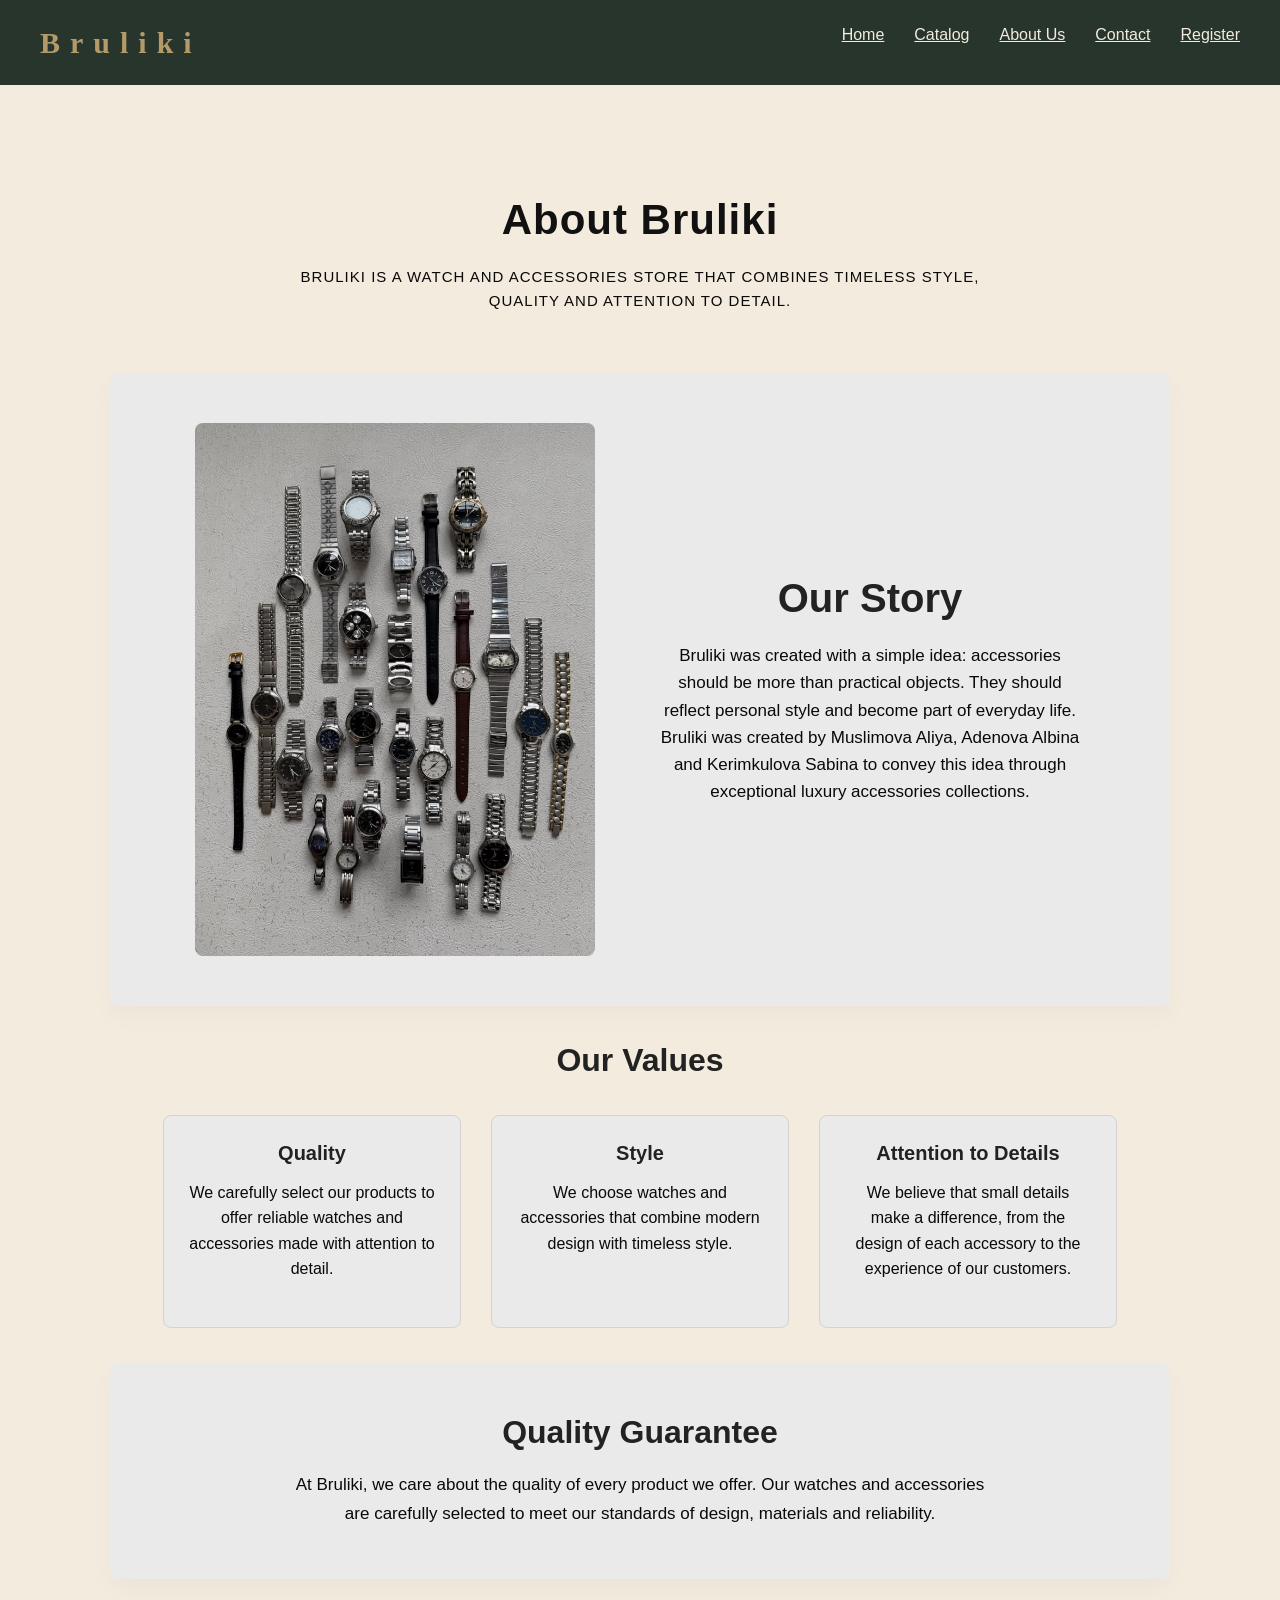
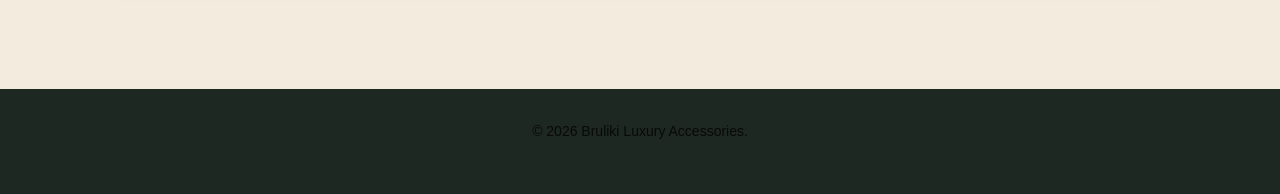
==== about.html @ 67a9695a "Update about.html" ====
<!DOCTYPE html>
<html lang="en">

<head>
    <meta charset="UTF-8">
    <meta name="viewport" content="width=device-width, initial-scale=1.0">

    <title>About Us - Bruliki</title>

    <link rel="icon" href="star.jpg">

    <link
        href="https://cdn.jsdelivr.net/npm/bootstrap@5.3.3/dist/css/bootstrap.min.css"
        rel="stylesheet"
    >

    <link rel="stylesheet" href="css/style.css">
    <link rel="stylesheet" href="css/responsive.css">
</head>

<body>


    <header>
        <div class="logo">Bruliki</div>

        <nav>
            <ul>
                <li>
                    <a href="index.html">Home</a>
                </li>
                <li>
                    <a href="catalog.html">Catalog</a>
                </li>
                <li>
                    <a href="about.html" aria-current="page">About Us</a>
                </li>
                <li>
                    <a href="contact.html">Contact</a>
                </li>
                <li>
                    <a href="register.html">Register</a>
                </li>
            </ul>
        </nav>
    </header>

    <main>

        <!-- About Introduction -->
        <section class="about-intro">

            <h1>About Bruliki</h1>

            <p>
                Bruliki is a watch and accessories store that combines timeless
                style, quality and attention to detail.
            </p>

        </section>

        <!-- Our Story -->
        <section class="our-story">

            <img
                src="images/watches.jpg"
                alt="Watches from the Bruliki luxury watch collection"
            >

            <div class="story-text">

                <h2>Our Story</h2>

                <p>
                    Bruliki was created with a simple idea: accessories should be
                    more than practical objects. They should reflect personal style
                    and become part of everyday life.
                    Bruliki was created by Muslimova Aliya, Adenova Albina and
                    Kerimkulova Sabina to convey this idea through exceptional
                    luxury accessories collections.
                </p>

            </div>

        </section>

        <!-- Our Values -->
        <section class="our-values">

            <h2>Our Values</h2>

            <div class="values-container">

                <article class="value">

                    <h3>Quality</h3>

                    <p>
                        We carefully select our products to offer reliable watches
                        and accessories made with attention to detail.
                    </p>

                </article>

                <article class="value">

                    <h3>Style</h3>

                    <p>
                        We choose watches and accessories that combine modern design
                        with timeless style.
                    </p>

                </article>

                <article class="value">

                    <h3>Attention to Details</h3>

                    <p>
                        We believe that small details make a difference, from the
                        design of each accessory to the experience of our customers.
                    </p>

                </article>

            </div>

        </section>


        <section class="quality-guarantee">

            <h2>Quality Guarantee</h2>

            <p>
                At Bruliki, we care about the quality of every product we offer.
                Our watches and accessories are carefully selected to meet our
                standards of design, materials and reliability.
            </p>

        </section>

    </main>

    <footer>
        <p>© 2026 Bruliki Luxury Accessories.</p>
    </footer>


    <script src="https://cdn.jsdelivr.net/npm/bootstrap@5.3.3/dist/js/bootstrap.bundle.min.js"></script>

</body>
</html>
---- css/style.css ----
* {
    box-sizing: border-box;
    margin: 0;
    padding: 0;
}

body {
    font-family: 'Poppins', Arial, sans-serif;
    background-color: #F3EBDD; 
    color: #222222;
}

img{
   display: block;
    max-width: 100%;
    height:auto;
}

header {
    background-color: #28352D;
    padding: 20px 40px;
    display: flex;
    justify-content: space-between;
    align-items: center;
    position: sticky;
    top: 0;
}

.logo {
    font-family: 'Cormorant Garamond', serif;    
    font-size: 30px;
    font-weight: 700;
    letter-spacing: 10px;
    color:#B39A68;
}

nav ul {
    list-style: none;
    display: flex;
    gap: 30px;
}

nav a {
    font-family:'Lucida Sans Unicode', sans-serif;
    color: #F3EBDD;
    font-weight: 500;
}

nav a:hover {
    color: #b39a68;
}

main {
    padding: 50px 20px;
    max-width: 1100px;
    margin: 0 auto;
    min-height: 65vh;
}

h1 {
    font-size: 36px;
    margin-bottom: 20px;
    text-align: center;
    color: #111111;
    letter-spacing: 1px;
}

p {
    margin-bottom: 20px;
    line-height: 1.8;
    color:#090909;
    text-align: center;
}

.catalog-subtitle{
    color:#772b2b;
}

.grid-container {
    display: grid;
    grid-template-columns: 1fr;
    gap: 30px;
    margin-top: 40px;
}

.card {
    background-color: #ffffff;
    border: 1px solid #f0f0f0;
    border-radius: 12px;
    padding: 25px;
    text-align: center;
    box-shadow: 0 10px 25px rgba(0, 0, 0, 0.03);
    transition: transform 0.3s ease;
}

.card-image {
    width: 100%;
    height: 220px;          
    object-fit: contain;     
    border-radius: 8px;
}

.card h3 {
    margin-bottom: 10px;
    font-size: 20px;
    color: #111;
}

.price {
    font-weight: 600;
    color: #090909;
    font-size: 18px;
    margin: 15px 0;
}

.btn {
    display: inline-block;
    background: #b39a68;
    color: #ffffff;
    padding: 10px 25px;
    text-decoration: none;
    border-radius: 25px;
    font-weight: 500;
}

form {
    background-color: #ffffff;
    padding: 40px;
    border: 1px solid #eaeaea;
    border-radius: 12px;
    max-width: 500px;
    margin: 0 auto;
    box-shadow: 0 10px 25px rgba(0, 0, 0, 0.03);
}

label {
    display: block;
    margin-bottom: 8px;
    font-weight: 600;
    color: #333;
}

input[type="text"],
input[type="email"],
textarea {
    width: 100%;
    padding: 12px;
    margin-bottom: 20px;
    border: 1px solid #dddddd;
    border-radius: 8px;
    font-size: 14px;
    background-color: #fafafa;
}

textarea {
    height: 120px;
    resize: vertical;
}

footer {
    background-color: #1e2822;
    color: #ffffff;
    text-align: center;
    padding: 30px;
    margin-top: 60px;
    font-size: 14px;
}

.about-intro {
    padding: 35px 5%;
    text-align: center;
}

.about-intro h1 {
    font-family: Arial, Helvetica, sans-serif;
    font-size: 30px;
    font-weight: 700;
    margin-bottom: 20px;
}

.about-intro p {
    font-family: Arial, Helvetica, sans-serif;
    font-size: 15px;
    color:#090909;
    line-height: 1.6;
    max-width: 700px;
    margin: 0 auto;
    text-transform: uppercase;
    letter-spacing: 1px;
}

.our-story {
    padding: 35px 5%;
    background-color:#eaeaea;

    display: flex;
    flex-direction: column;
    align-items: center;
    gap: 60px;
    border-radius: 8px;

    box-shadow: 0 10px 25px rgba(0, 0, 0, 0.03);
}

.our-story img {
    width: 400px;
    max-width: 100%;
    object-fit:cover;
    height: auto;
    border-radius:8px;
}

.story-text {
    flex: 1;
    text-align: center;
}

.story-text h2 {
    font-family: Arial, Helvetica, sans-serif;
    font-size: 40px;
    font-weight: 700;
    margin-bottom: 20px;
    text-align: center;
}

.story-text p {
    font-family: Arial, Helvetica, sans-serif;
    font-size: 17px;
    line-height: 1.6;
    text-align: center;
    margin-bottom: 0;
}

.our-values {
    padding: 35px 5%;
    text-align: center;
}

.our-values h2 {
    font-family: Arial, Helvetica, sans-serif;
    font-size: 32px;
    font-weight: 700;
    margin-bottom: 35px;
}

.values-container {
    display: flex;
    flex-direction: column;
    gap: 30px;
}

.value {
    flex: 1;
    background-color:#eaeaea;
    padding: 25px;
    border: 1px solid lightgrey;
    border-radius: 8px;
}

.value h3 {
    font-family: Arial, Helvetica, sans-serif;
    font-weight: 700;
    font-size: 20px;
    margin-bottom: 15px;
}

.value p {
    font-family: Arial, Helvetica, sans-serif;;
    font-size: 16px;
    line-height: 1.6;
}

.value:hover {
    border-color:#772b2b;
    box-shadow: 0 10px 25px rgba(119, 43, 43, 0.15);
}

.quality-guarantee {
    padding: 35px 5%;
    background-color:#eaeaea;
    text-align: center;
    border-radius: 8px;
    box-shadow: 0 10px 25px rgba(0, 0, 0, 0.03);
}

.quality-guarantee h2 {
    font-family: Arial, Helvetica, sans-serif;
    font-weight: 700;
    font-size: 32px;
    margin-bottom: 20px;
}

.quality-guarantee p {
    font-family: Arial, Helvetica, sans-serif;
    font-size: 17px;
    line-height: 1.7;
    max-width: 700px;
    margin: 0 auto;
}


.hero {
    min-height: 600px;
    display: flex;
    flex-direction: column;
    align-items: center;
    justify-content: space-between;
    gap: 60px;
    padding: 70px 5%;
    background-color: #ffffff;
    border-radius: 12px;
}

.hero-content {
    flex: 1;
    max-width: 560px;
}

.hero-label,
.section-label {
    color: #772b2b;
    font-size: 13px;
    font-weight: 700;
    letter-spacing: 3px;
    margin-bottom: 15px;
    text-align: left;
}

.hero h1 {
    font-size: 58px;
    line-height: 1.1;
    text-align: left;
    margin-bottom: 25px;
    color: #222222;
}

.hero h1 span {
    display: block;
    color: #772b2b;
}

.hero-text {
    font-size: 18px;
    line-height: 1.7;
    max-width: 500px;
    text-align: left;
    margin-bottom: 30px;
}

.hero-buttons {
    display: flex;
    align-items: center;
    gap: 15px;
    flex-wrap: wrap;
}

.hero .btn {
    border: none;
    cursor: pointer;
}

.secondary-btn {
    display: inline-block;
    color: #772b2b;
    border: 1px solid #772b2b;
    padding: 10px 25px;
    border-radius: 25px;
    text-decoration: none;
    font-weight: 500;
    transition: all 0.3s ease;
}

.secondary-btn:hover {
    background-color: #772b2b;
    color: #ffffff;
}

.hero-image {
    flex: 1;
    display: flex;
    justify-content: center;
    align-items: center;
}

.hero-image img {
    width: 100%;
    max-width: 480px;
    height: 420px;
    object-fit: cover;
    border-radius: 12px;
}




.why-bruliki {
    padding: 90px 5%;
}

.section-heading {
    text-align: center;
    max-width: 650px;
    margin: 0 auto 50px;
}

.section-heading .section-label {
    text-align: center;
}

.section-heading h2 {
    font-size: 36px;
    color: #222222;
    margin-bottom: 15px;
}

.section-heading > p:last-child {
    max-width: 600px;
    margin: 0 auto;
}

.benefits {
    display: flex;
    flex-direction: column;
    gap: 25px;
    justify-content: space-between;
}

.benefit {
    flex: 1;
    background-color: #ffffff;
    padding: 35px;
    border-radius: 12px;
    border: 1px solid #eeeeee;
    transition: transform 0.3s ease,
                box-shadow 0.3s ease;
}

.benefit:hover {
    transform: translateY(-5px);
    box-shadow: 0 12px 25px rgba(0, 0, 0, 0.08);
}

.benefit-number {
    color: #772b2b;
    font-size: 14px;
    font-weight: 700;
    margin-bottom: 25px;
}

.benefit h3 {
    font-size: 22px;
    margin-bottom: 15px;
    color: #222222;
}

.benefit p {
    text-align: left;
    font-size: 15px;
    line-height: 1.7;
}




.featured {
    padding: 80px 5%;
    background-color: #ffffff;
    border-radius: 12px;
}

.featured-heading {
    max-width: none;
    display: flex;
    align-items: end;
    justify-content: space-between;
    gap: 30px;
    text-align: left;
}

.featured-heading h2 {
    margin-bottom: 0;
}

.featured-heading .section-label {
    margin-bottom: 10px;
}

.view-link {
    color: #772b2b;
    text-decoration: none;
    font-weight: 600;
    white-space: nowrap;
    transition: color 0.3s ease;
}

.view-link:hover {
    color: #ff6b35;
}

.featured-grid {
    display: grid;
    grid-template-columns: 1fr;
    gap: 30px;
}

.featured-card {
    background-color: #fafafa;
    border-radius: 12px;
    overflow: hidden;
    border: 1px solid #eeeeee;
    transition: transform 0.3s ease,
                box-shadow 0.3s ease;
}

.featured-card:hover {
    transform: translateY(-5px);
    box-shadow: 0 12px 25px rgba(0, 0, 0, 0.08);
}

.featured-image {
    width: 100%;
    height: 260px;
    background-color: #ffffff;
    display: flex;
    align-items: center;
    justify-content: center;
}

.featured-image img {
    width: 100%;
    height: 100%;
    object-fit: contain;
}

.featured-info {
    padding: 25px;
}

.featured-info h3 {
    font-size: 20px;
    margin-bottom: 10px;
    color: #222222;
}

.featured-info p {
    text-align: left;
    font-size: 14px;
    line-height: 1.6;
    margin-bottom: 15px;
}

.featured-price {
    font-size: 18px;
    font-weight: 700;
    color: #772b2b;
}


.home-cta {
    margin-top: 70px;
    padding: 55px 8%;
    background-color: #ffffff;
    border-radius: 12px;

    display: flex;
    flex-direction: column;
    align-items:flex-start;
    justify-content: space-between;
    gap: 40px;
}

.home-cta h2 {
    font-size: 34px;
    color: #222222;
    margin-bottom: 12px;
}

.home-cta p:last-child {
    text-align: left;
    margin-bottom: 0;
}

.home-cta .section-label {
    margin-bottom: 10px;
}

.home-cta .btn {
    white-space: nowrap;
}


nav a:focus,
.btn:focus,
.secondary-btn:focus,
.view-link:focus {
    outline: 3px solid rgba(119, 43, 43, 0.35);
    outline-offset: 4px;
}
.contact-main {
    padding: 3rem 0;
}

.contact-subtitle {
    margin-bottom: 2.5rem;
    color: ##66615C;
}

.contact-layout {
    display: grid;
    grid-template-columns: 2fr 1fr;
    gap: 3rem;
    align-items: start;
}

.form-section {
    background: #F7F4F0;
    padding: 2.5rem;
    border-radius: 12px;
    border: 1px solid #E8E2D8;
    box-shadow: 0 4px 20px rgba(44, 42, 41, 0.03);
}

.form-section h2, .faq-section h2 {
    font-size: 1.5rem;
    margin-bottom: 1.5rem;
    color: #2C2A29;
    font-weight: 600;
}

.form-group {
    margin-bottom: 1.25rem;
}

.form-group label {
    display: block;
    margin-bottom: 0.5rem;
    font-weight: 500;
    color: #4A4542;
}

.form-group input,
.form-group textarea {
    width: 100%;
    padding: 0.75rem 1rem;
    border: 1px solid #D6CEC2;
    border-radius: 8px;
    font-family: inherit;
    font-size: 1rem;
    background: #FFFFFF;
    color: #2C2A29;
    transition: all 0.2s ease;
}

.form-group input:focus,
.form-group textarea:focus {
    font-size: 0.85rem;
    color: #7A726B;
    margin-bottom: 1.5rem;
    font-style: italic;
}

.form-demo-text {
    font-size: 0.85rem;
    color: #666;
    margin-bottom: 1.5rem;
    font-style: italic;
}

.faq-section {
    background: #F7F4F0;
    padding: 2.5rem;
    border-radius: 12px;
    border: 1px solid #E8E2D8;
    box-shadow: 0 4px 20px rgba(44, 42, 41, 0.03);
}

.faq-item {
    background: #FFFFFF;
    border: 1px solid #E2DCD2;
    border-radius: 8px;
    margin-bottom: 1rem;
    padding: 1rem;
    transition: all 0.2s ease;
}

.faq-item[open] {
    border-color: #2C2A29;
    box-shadow: 0 4px 12px rgba(44, 42, 41, 0.05);
}

.faq-item summary {
    font-weight: 600;
    cursor: pointer;
    color: #2C2A29;
    outline: none;
    list-style: none;
    position: relative;
    padding-right: 1.5rem;
}

.faq-item summary::-webkit-details-marker {
    display: none;
}

.faq-item summary::after {
    content: "+";
    position: absolute;
    right: 0;
    top: 0;
    font-size: 1.2rem;
    color: #7A726B;
}

.faq-item[open] summary::after {
    content: "-";
}

.faq-item p {
    margin-top: 0.75rem;
    font-size: 0.95rem;
    color: #615B55;
    line-height: 1.5;
}
---- css/responsive.css ----
@media (min-width: 48rem) {
    .grid-container {
        grid-template-columns: repeat(2, minmax(0,1fr));
    }
    
    header {
        flex-direction:row;
        gap: 15px;
        padding: 20px 40px;
        text-align: left;
    }
    
    nav ul {
        justify-content:flex-end;
        gap: 30px;
        flex-wrap: wrap;
    }
}

@media (min-width: 48rem) {

    .our-story {
        flex-direction: row;
    }

    .values-container {
        flex-direction: row;
    }

    .our-story img {
        width: 400px;
    }

    .about-intro{
        padding: 60px 8%;
    }

    .about-intro h1{
        font-size: 42px;
    }

    .our-story,
    .quality-guarantee{
        padding:50px 8%;

    }

}

@media (min-width: 48rem) {

    .hero {
        flex-direction: row;
        text-align: left;
        gap: 35px;
        padding: 50px 5%;
    }

    .hero-content {
        max-width: 650px;
    }

    .hero h1 {
        text-align: left;
        font-size: 45px;
    }

    .hero-label {
        text-align: left;
    }

    .hero-text {
        text-align: left;
        margin-left: 0;
        margin-right: 0;
    }

    .hero-buttons {
        justify-content: flex-start;
    }

    .hero-image {
        width: 100%;
    }

    .hero-image img {
        height: 350px;
    }

    .benefits {
        flex-direction: row;
    }

    .benefit {
        width: 100%;
    }

    .featured-grid {
        grid-template-columns: repeat(2, minmax(0, 1fr));
    }

    .featured-heading {
        flex-direction: row;
        align-items: center;
        text-align: left;
    }

    .featured-heading .section-label {
        text-align: left;
    }

    .home-cta {
        flex-direction: row;
        align-items: center;
    }
}

@media (min-width: 64rem) {

    .grid-container {
        grid-template-columns: repeat(3, minmax(0, 1fr));
    }

    .hero {
        gap: 60px;
        padding: 70px 5%;
    }

    .hero h1 {
        font-size: 58px;
    }

    .hero-image img {
        height: 420px;
    }

    .featured-grid {
        grid-template-columns: repeat(3, minmax(0, 1fr));
    }
}
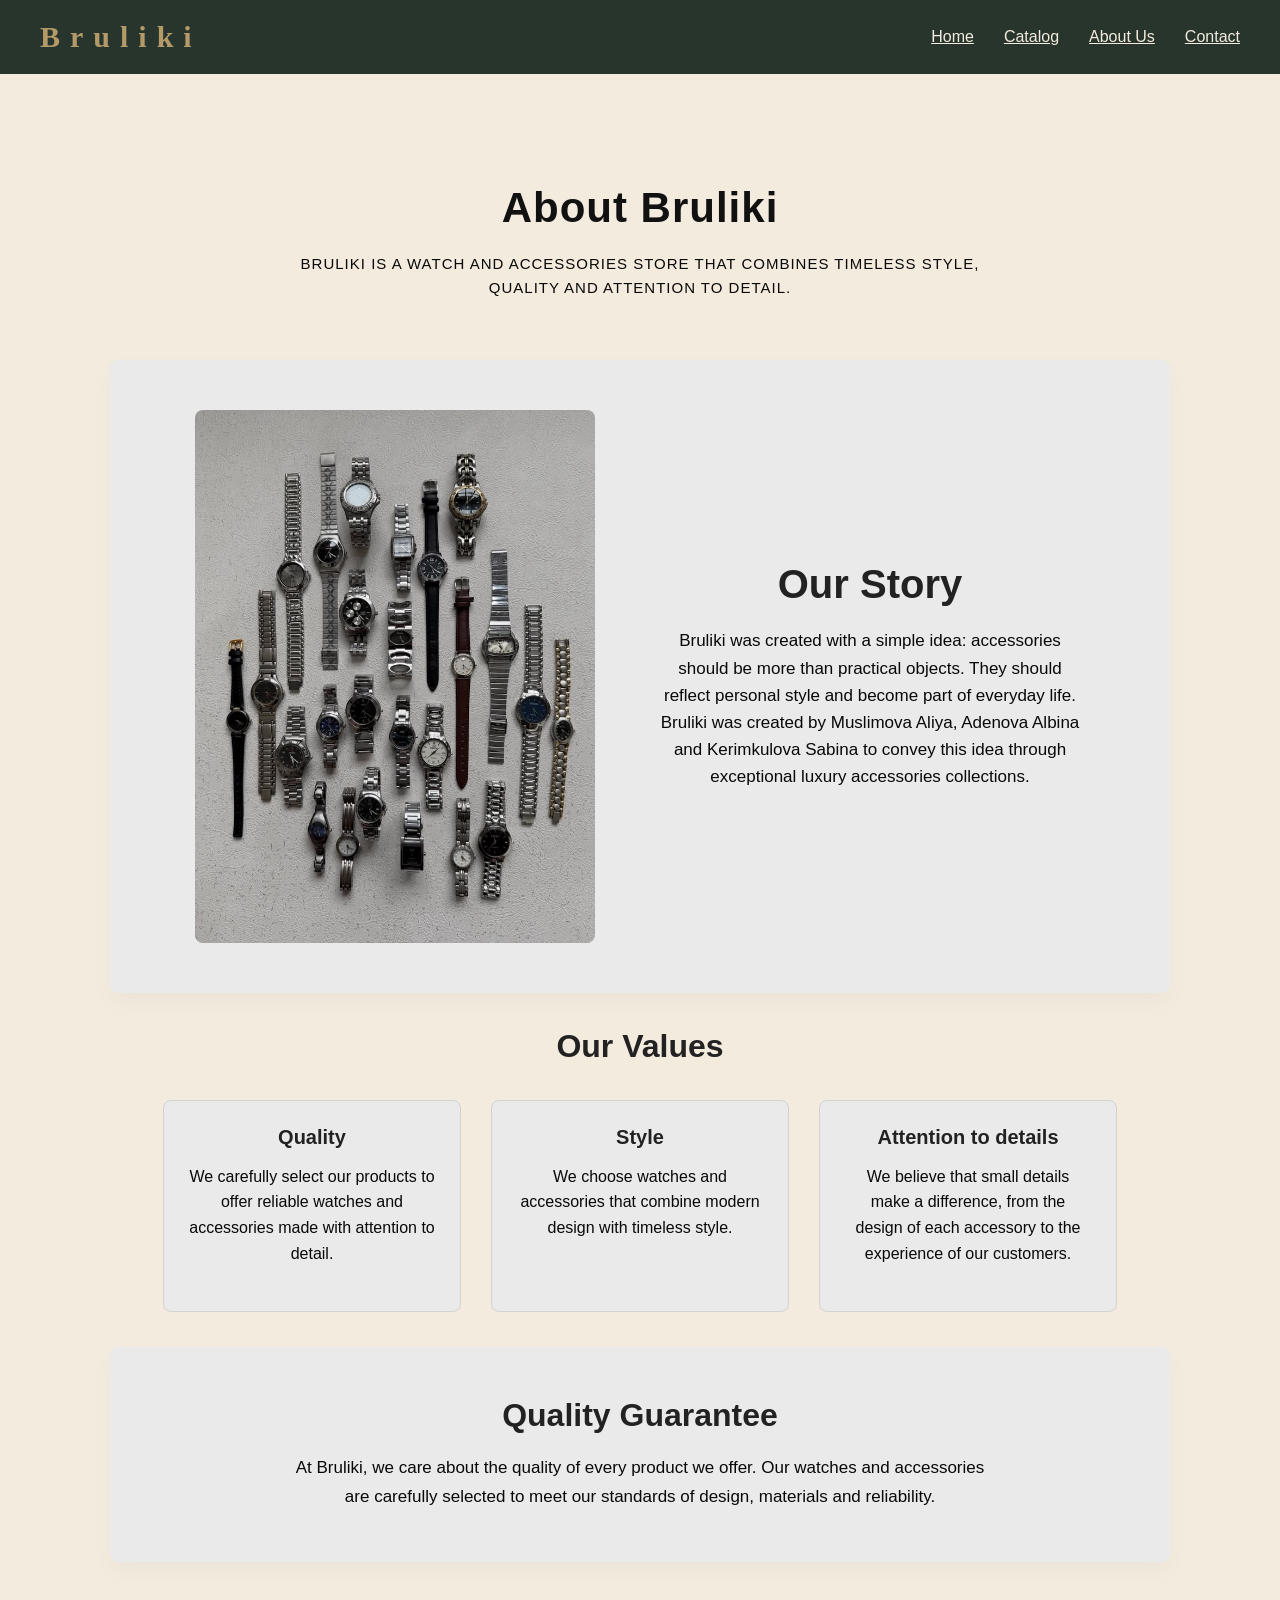
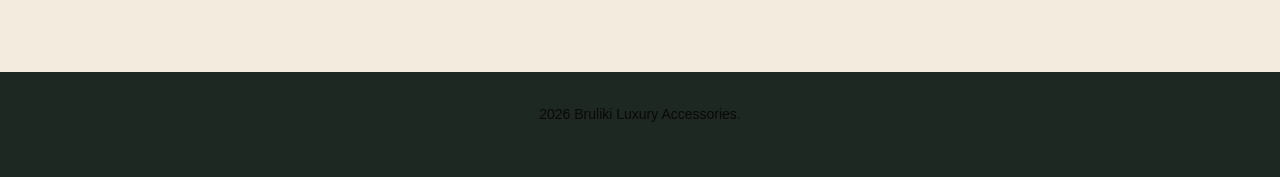
==== commit a226be77: "Update about.html" ====
--- a/about.html
+++ b/about.html
@@ -1,55 +1,31 @@
-
 <!DOCTYPE html>
-<html lang="en">
+<html>
 
 <head>
     <meta charset="UTF-8">
     <meta name="viewport" content="width=device-width, initial-scale=1.0">
-
+    
     <title>About Us - Bruliki</title>
 
-    <link rel="icon" href="star.jpg">
-
-    <link
-        href="https://cdn.jsdelivr.net/npm/bootstrap@5.3.3/dist/css/bootstrap.min.css"
-        rel="stylesheet"
-    >
+    <link rel="icon" type="star/jpg" href="star.jpg">
 
     <link rel="stylesheet" href="css/style.css">
     <link rel="stylesheet" href="css/responsive.css">
 </head>
-
 <body>
-
-
     <header>
         <div class="logo">Bruliki</div>
-
         <nav>
             <ul>
-                <li>
-                    <a href="index.html">Home</a>
-                </li>
-                <li>
-                    <a href="catalog.html">Catalog</a>
-                </li>
-                <li>
-                    <a href="about.html" aria-current="page">About Us</a>
-                </li>
-                <li>
-                    <a href="contact.html">Contact</a>
-                </li>
-                <li>
-                    <a href="register.html">Register</a>
-                </li>
+                <li><a href="index.html">Home</a></li>
+                <li><a href="catalog.html">Catalog</a></li>
+                <li><a href="about.html" aria-current="page">About Us</a></li>
+                <li><a href="contact.html">Contact</a></li>
             </ul>
         </nav>
     </header>
-
     <main>
-
-        <!-- About Introduction -->
-        <section class="about-intro">
+         <section class="about-intro">
 
             <h1>About Bruliki</h1>
 
@@ -60,13 +36,10 @@
 
         </section>
 
-        <!-- Our Story -->
         <section class="our-story">
 
-            <img
-                src="images/watches.jpg"
-                alt="Watches from the Bruliki luxury watch collection"
-            >
+            <img src="images/watches.jpg"
+                 alt="Watches from the Bruliki's luxury watch collection">
 
             <div class="story-text">
 
@@ -75,17 +48,15 @@
                 <p>
                     Bruliki was created with a simple idea: accessories should be
                     more than practical objects. They should reflect personal style
-                    and become part of everyday life.
-                    Bruliki was created by Muslimova Aliya, Adenova Albina and
-                    Kerimkulova Sabina to convey this idea through exceptional
-                    luxury accessories collections.
+                    and become part of everyday life. 
+                    Bruliki was created by Muslimova Aliya, Adenova Albina and Kerimkulova Sabina to convey this idea through exceptional luxury accessories collections. 
                 </p>
 
             </div>
 
         </section>
 
-        <!-- Our Values -->
+
         <section class="our-values">
 
             <h2>Our Values</h2>
@@ -103,6 +74,7 @@
 
                 </article>
 
+
                 <article class="value">
 
                     <h3>Style</h3>
@@ -114,9 +86,10 @@
 
                 </article>
 
+
                 <article class="value">
 
-                    <h3>Attention to Details</h3>
+                    <h3>Attention to details</h3>
 
                     <p>
                         We believe that small details make a difference, from the
@@ -141,15 +114,9 @@
             </p>
 
         </section>
-
     </main>
-
     <footer>
-        <p>© 2026 Bruliki Luxury Accessories.</p>
+        <p>2026 Bruliki Luxury Accessories.</p>
     </footer>
-
-
-    <script src="https://cdn.jsdelivr.net/npm/bootstrap@5.3.3/dist/js/bootstrap.bundle.min.js"></script>
-
 </body>
-</html>
+</html> 
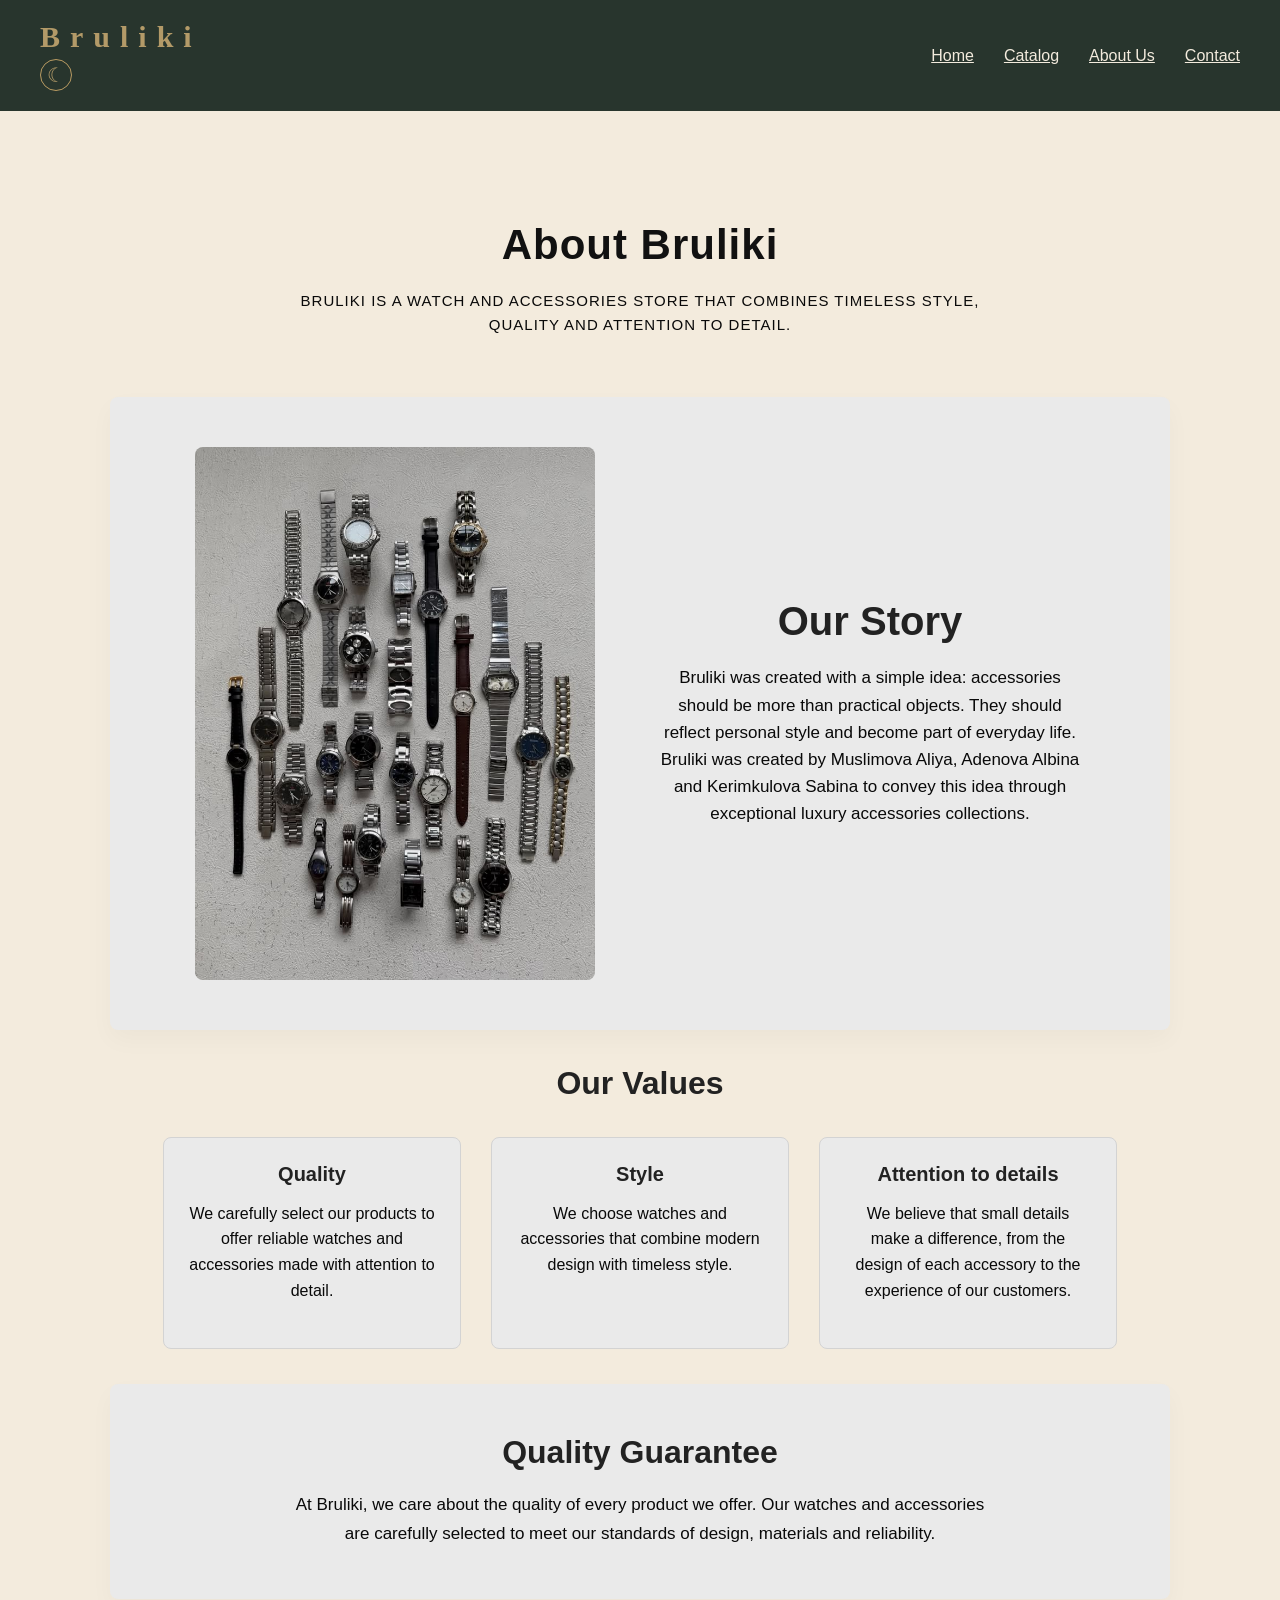
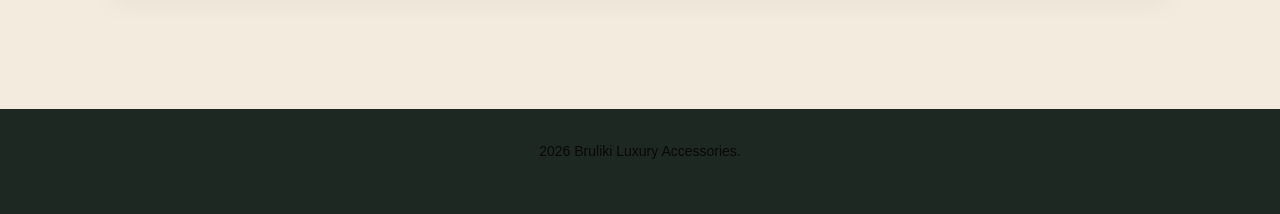
==== commit ae5c77f5: "Update about.html" ====
--- a/about.html
+++ b/about.html
@@ -14,7 +14,19 @@
 </head>
 <body>
     <header>
-        <div class="logo">Bruliki</div>
+    <div class="logo">
+        <a href="index.html">Bruliki</a>
+
+        <button
+            type="button"
+            id="themeButton"
+            class="theme-toggle"
+            aria-label="Switch to dark theme"
+            title="Switch theme"
+        >
+            <span id="themeIcon" aria-hidden="true">☾</span>
+        </button>
+    </div>
         <nav>
             <ul>
                 <li><a href="index.html">Home</a></li>
--- a/css/style.css
+++ b/css/style.css
@@ -602,7 +602,7 @@
 
 .contact-subtitle {
     margin-bottom: 2.5rem;
-    color: ##66615C;
+    color: #66615C;
 }
 
 .contact-layout {
@@ -721,3 +721,437 @@
     color: #615B55;
     line-height: 1.5;
 }
+
+.assignment-feature {
+    margin: 55px auto;
+    padding: 28px 32px;
+    max-width: 850px;
+    border-radius: 12px;
+}
+
+.assignment-feature h2 {
+    font-family: 'Poppins', Arial, sans-serif;
+    color: #28352D;
+    margin-bottom: 20px;
+}
+
+.assignment-feature input {
+    font-family: inherit;
+    border-radius: 8px;
+    padding: 12px;
+}
+
+.welcome-panel {
+    text-align: center;
+    background: #ffffff;
+    border-top: 3px solid #B39A68;
+}
+
+.welcome-panel label {
+    text-align: left;
+}
+
+.theme-panel {
+    text-align: center;
+    padding: 15px;
+    background: transparent;
+}
+
+.search-panel {
+    background: #e9dfce;
+    text-align: center;
+}
+
+.search-panel input {
+    max-width: 550px;
+    margin: 0 auto;
+}
+
+.favorites-panel {
+    background: #ffffff;
+    border: 1px solid #e4dccd;
+}
+
+.favorites-panel form {
+    max-width: 100%;
+    padding: 0;
+    margin: 0;
+    background: transparent;
+    border: 0;
+    box-shadow: none;
+}
+
+#favoriteList {
+    padding: 0;
+    list-style: none;
+}
+
+#favoriteList li {
+    display: flex;
+    justify-content: space-between;
+    align-items: center;
+    gap: 12px;
+    padding: 12px;
+    margin-top: 10px;
+    background: #F3EBDD;
+    border-radius: 8px;
+}
+
+.assignment-feature.faq-panel .faq-question,
+.assignment-feature.faq-panel .faq-question:hover {
+    width: 100%;
+    display: flex;
+    justify-content: space-between;
+    align-items: center;
+    padding: 14px 16px;
+    margin: 0;
+    background: #FFFFFF;
+    color: #28352D;
+    border: 1px solid #E4DCCD;
+    border-radius: 8px;
+    font-family: inherit;
+    font-size: 16px;
+    text-align: left;
+    box-shadow: none;
+}
+
+body.dark-theme .assignment-feature.faq-panel .faq-question,
+body.dark-theme .assignment-feature.faq-panel .faq-question:hover {
+    background: #202720;
+    color: #F3EBDD;
+    border-color: #566157;
+}
+
+body.dark-theme .assignment-feature.faq-panel .faq-question:hover {
+    background: #3A473D;
+    border-color: #B39A68;
+}
+
+body.dark-theme .assignment-feature.faq-panel .faq-item p {
+    color: #F3EBDD;
+}
+
+.product-card[hidden],
+.assignment-feature [hidden] {
+    display: none !important;
+}
+
+body.dark-theme {
+    background-color: #202720;
+    color: #F3EBDD;
+}
+
+body.dark-theme main,
+body.dark-theme main h1,
+body.dark-theme main h2,
+body.dark-theme main h3,
+body.dark-theme main p,
+body.dark-theme main label,
+body.dark-theme main li {
+    color: #F3EBDD;
+    font-family: inherit;
+}
+
+body.dark-theme .assignment-feature {
+    background-color: #303A32;
+    color: #F3EBDD;
+    border-color: #566157;
+}
+
+body.dark-theme .assignment-feature h2,
+body.dark-theme .faq-panel .faq-question {
+    color: #F3EBDD;
+    font-family: inherit;
+}
+
+body.dark-theme .assignment-feature input,
+body.dark-theme .assignment-feature select {
+    background-color: #202720;
+    color: #F3EBDD;
+    border-color: #68766B;
+    font-family: inherit;
+}
+
+body.dark-theme .assignment-feature input::placeholder {
+    color: #C5CBBF;
+    opacity: 1;
+}
+
+body.dark-theme .search-panel {
+    background-color: #28352D;
+    border-color: #566157;
+}
+
+body.dark-theme #favoriteList li {
+    background-color: #202720;
+    color: #F3EBDD;
+    border-color: #566157;
+}
+
+body.dark-theme .faq-panel,
+body.dark-theme .faq-panel .faq-item {
+    border-color: #566157;
+}
+
+body.dark-theme #searchCount,
+body.dark-theme #favoriteCount,
+body.dark-theme #welcomeMessage,
+body.dark-theme #noResults {
+    color: #F3EBDD;
+}
+
+body.dark-theme .card,
+body.dark-theme .product-card {
+    background-color: #303A32;
+    color: #F3EBDD;
+    border-color: #566157;
+}
+
+body.dark-theme .card h3,
+body.dark-theme .card p,
+body.dark-theme .card .price {
+    color: #F3EBDD;
+}
+
+body.dark-theme .assignment-feature button {
+    background-color: #B39A68;
+    color: #202720;
+    border-color: #B39A68;
+}
+
+body.dark-theme .assignment-feature button:hover {
+    background-color: #F3EBDD;
+    color: #202720;
+    border-color: #F3EBDD;
+}
+
+}
+
+@media (max-width: 600px) {
+    .assignment-feature {
+        margin: 35px auto;
+        padding: 20px;
+    }
+
+    #favoriteList li {
+        align-items: flex-start;
+    }
+}
+
+.search-panel {
+    max-width: 900px;
+    margin: 35px auto 55px;
+    padding: 25px 32px;
+    background: #E9DFCE;
+    border: 1px solid #D8C9AE;
+    border-radius: 12px;
+    text-align: left;
+}
+
+.search-panel h2 {
+    text-align: left;
+}
+
+.search-panel input {
+    width: 100%;
+    max-width: none;
+    box-sizing: border-box;
+    border-radius: 25px;
+}
+
+.search-panel #searchCount {
+    text-align: right;
+    font-size: 14px;
+}
+
+.welcome-panel {
+    margin-top: 45px;
+    padding: 28px 32px;
+}
+
+.assignment-feature button {
+    font-family: inherit;
+    font-size: 15px;
+    border-radius: 6px;
+    padding: 11px 20px;
+    cursor: pointer;
+}
+
+body.dark-theme .search-panel {
+    background: #303A32;
+    border-color: #566157;
+}
+
+body.dark-theme .search-panel h2,
+body.dark-theme .search-panel label,
+body.dark-theme .search-panel p {
+    color: #F3EBDD;
+}
+
+body.dark-theme .search-panel input {
+    background: #202720;
+    color: #F3EBDD;
+    border-color: #68766B;
+}
+
+body.dark-theme .search-panel input::placeholder {
+    color: #C5CBBF;
+}
+
+@media (max-width: 600px) {
+    .search-panel,
+    .welcome-panel {
+        padding: 20px;
+        margin-top: 30px;
+    }
+}
+
+.faq-panel .faq-item {
+    background: transparent;
+}
+
+.faq-panel .faq-question {
+    background: #ffffff;
+    color: #28352D;
+    padding: 14px 16px;
+    border: 1px solid #e4dccd;
+    border-radius: 8px;
+    font-family: inherit;
+    font-size: 16px;
+}
+
+body.dark-theme .faq-panel .faq-item {
+    background: transparent;
+}
+
+body.dark-theme .faq-panel .faq-question {
+    background: #202720;
+    color: #F3EBDD;
+    border: 1px solid #566157;
+}
+
+body.dark-theme .faq-panel .faq-question:hover {
+    background: #3a473d;
+    color: #ffffff;
+}
+
+.faq-panel .faq-item p {
+    padding: 8px 16px;
+    line-height: 1.6;
+}
+
+body.dark-theme .faq-panel .faq-item p {
+    color: #F3EBDD;
+}
+
+/* ===== Bruliki Assignment 6 ===== */
+
+/* Logo and theme icon */
+.logo {
+    display: flex;
+    flex-direction: column;
+    align-items: flex-start;
+}
+
+.logo a {
+    color: inherit;
+    text-decoration: none;
+}
+
+.theme-toggle {
+    display: inline-flex;
+    align-items: center;
+    justify-content: center;
+    width: 32px;
+    height: 32px;
+    margin-top: 5px;
+    padding: 0;
+    border: 1px solid #b99b62;
+    border-radius: 50%;
+    background: transparent;
+    color: inherit;
+    font-size: 20px;
+    line-height: 1;
+    cursor: pointer;
+    transition: transform 0.2s, background-color 0.2s;
+}
+
+.theme-toggle:hover {
+    transform: rotate(15deg);
+    background-color: rgba(185, 155, 98, 0.2);
+}
+
+/* Welcome block */
+.welcome-panel {
+    max-width: 850px;
+    margin: 35px auto;
+    padding: 30px;
+    text-align: center;
+    background-color: #ffffff;
+    color: #222222;
+    border-top: 3px solid #b99b62;
+    border-radius: 12px;
+}
+
+.welcome-panel input {
+    display: block;
+    width: 100%;
+    max-width: 500px;
+    margin: 12px auto;
+    padding: 12px;
+    box-sizing: border-box;
+}
+
+.welcome-panel button {
+    padding: 10px 20px;
+    cursor: pointer;
+}
+
+.error-message {
+    color: #c0392b;
+}
+
+/* Dark theme */
+body.dark-theme {
+    background-color: #24211e;
+    color: #f5eee3;
+}
+
+body.dark-theme header,
+body.dark-theme footer {
+    background-color: #302b26;
+    color: #f5eee3;
+}
+
+body.dark-theme .card,
+body.dark-theme .welcome-panel,
+body.dark-theme .favorites-panel,
+body.dark-theme .faq-panel,
+body.dark-theme .form-section,
+body.dark-theme .faq-section {
+    background-color: #38312b;
+    color: #f5eee3;
+}
+
+body.dark-theme .search-panel {
+    background-color: #40372e;
+    color: #f5eee3;
+}
+
+body.dark-theme input,
+body.dark-theme select,
+body.dark-theme textarea {
+    background-color: #302b26;
+    color: #ffffff;
+    border-color: #80715e;
+}
+
+body.dark-theme a {
+    color: inherit;
+}
+
+body.dark-theme .theme-toggle {
+    border-color: #d6bd8b;
+    color: #f5eee3;
+}
+
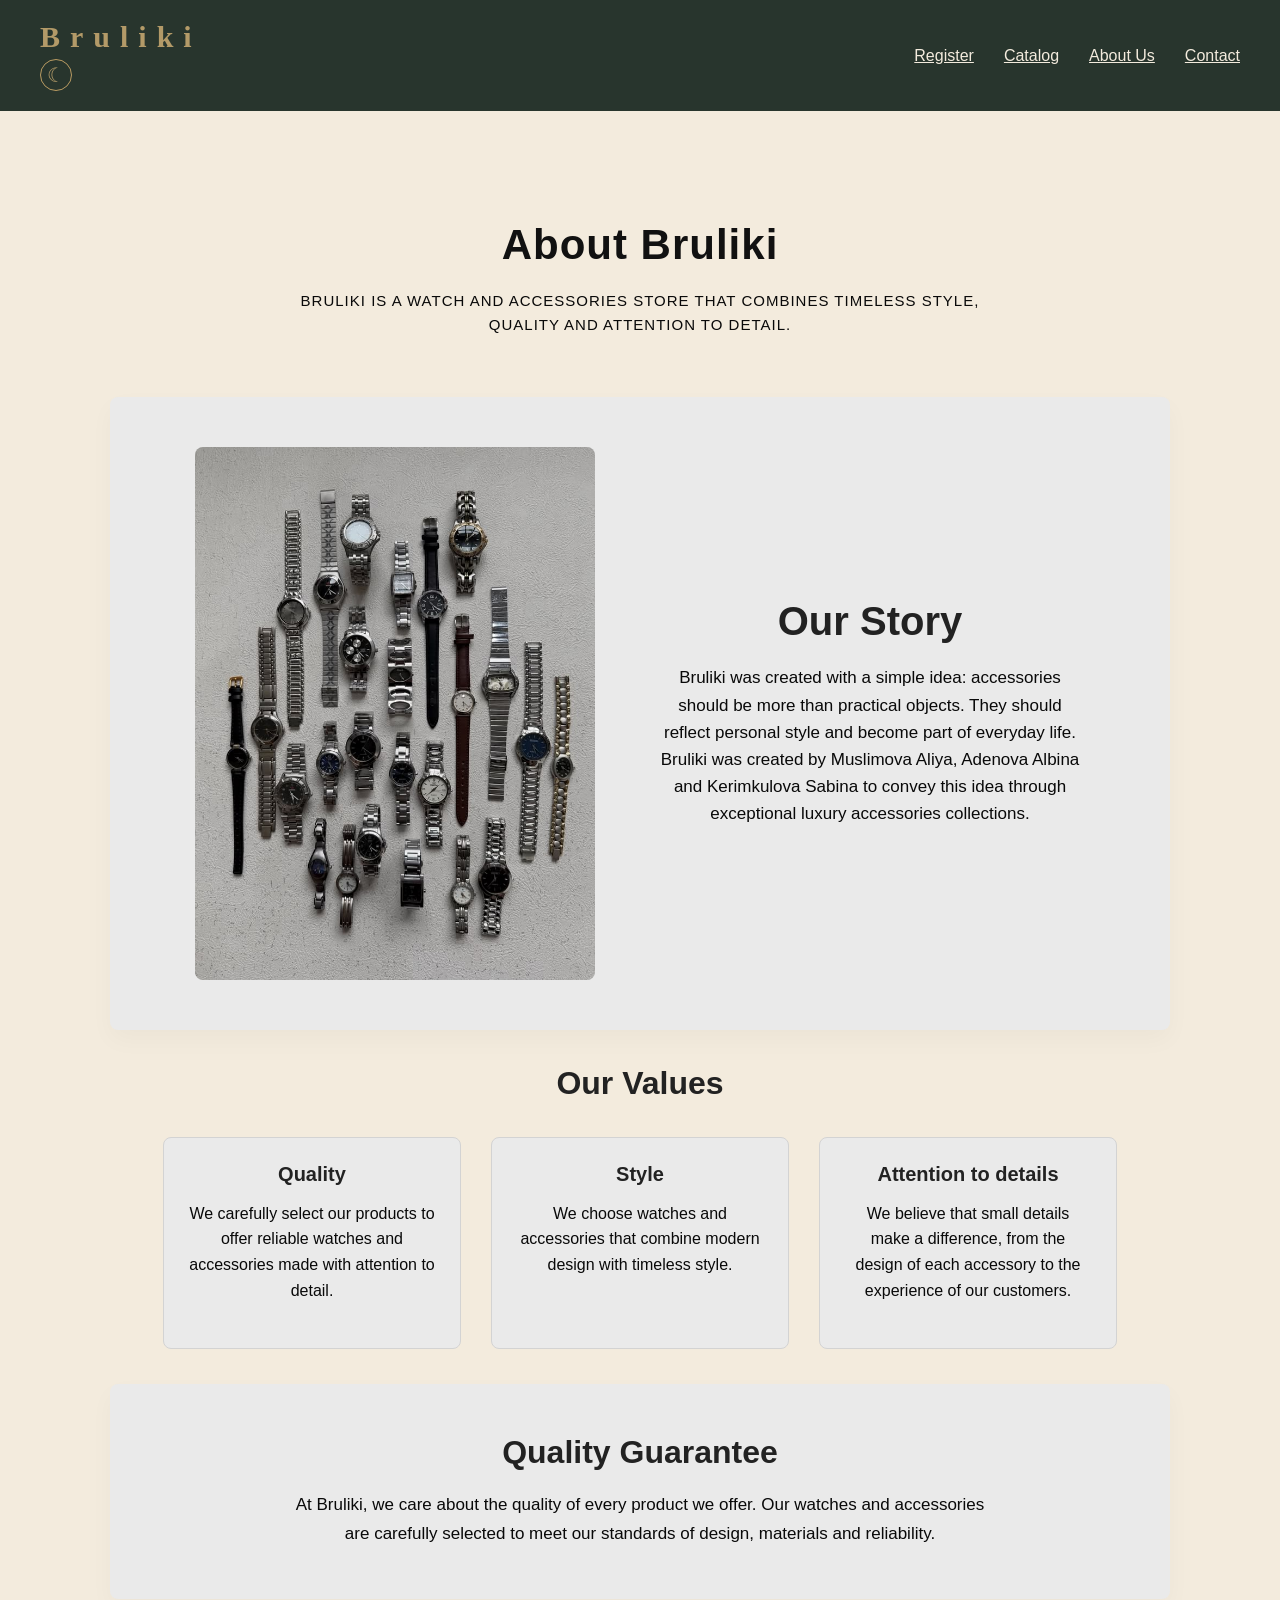
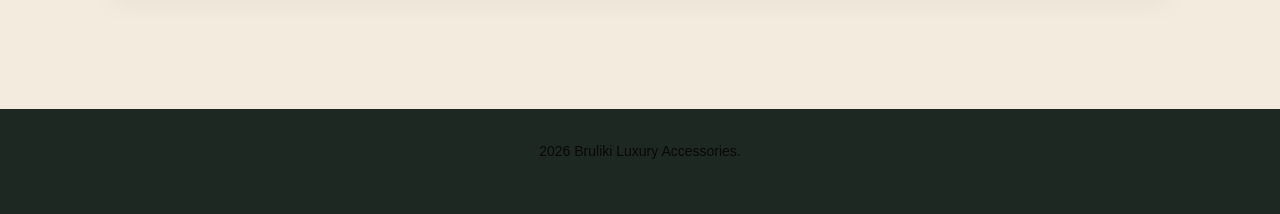
==== commit 2411fede: "Update about.html" ====
--- a/about.html
+++ b/about.html
@@ -1,5 +1,5 @@
 <!DOCTYPE html>
-<html>
+<html lang="en">
 
 <head>
     <meta charset="UTF-8">
@@ -7,7 +7,7 @@
     
     <title>About Us - Bruliki</title>
 
-    <link rel="icon" type="star/jpg" href="star.jpg">
+   <link rel="icon" type="image/jpeg" href="images/star.jpg">
 
     <link rel="stylesheet" href="css/style.css">
     <link rel="stylesheet" href="css/responsive.css">
@@ -29,7 +29,7 @@
     </div>
         <nav>
             <ul>
-                <li><a href="index.html">Home</a></li>
+              <li><a href="register.html">Register</a></li>
                 <li><a href="catalog.html">Catalog</a></li>
                 <li><a href="about.html" aria-current="page">About Us</a></li>
                 <li><a href="contact.html">Contact</a></li>
@@ -130,5 +130,8 @@
     <footer>
         <p>2026 Bruliki Luxury Accessories.</p>
     </footer>
+    
+<script src="https://code.jquery.com/jquery-3.7.1.min.js"></script>
+<script src="js/team-interactions.js"></script>
 </body>
-</html> 
+</html>
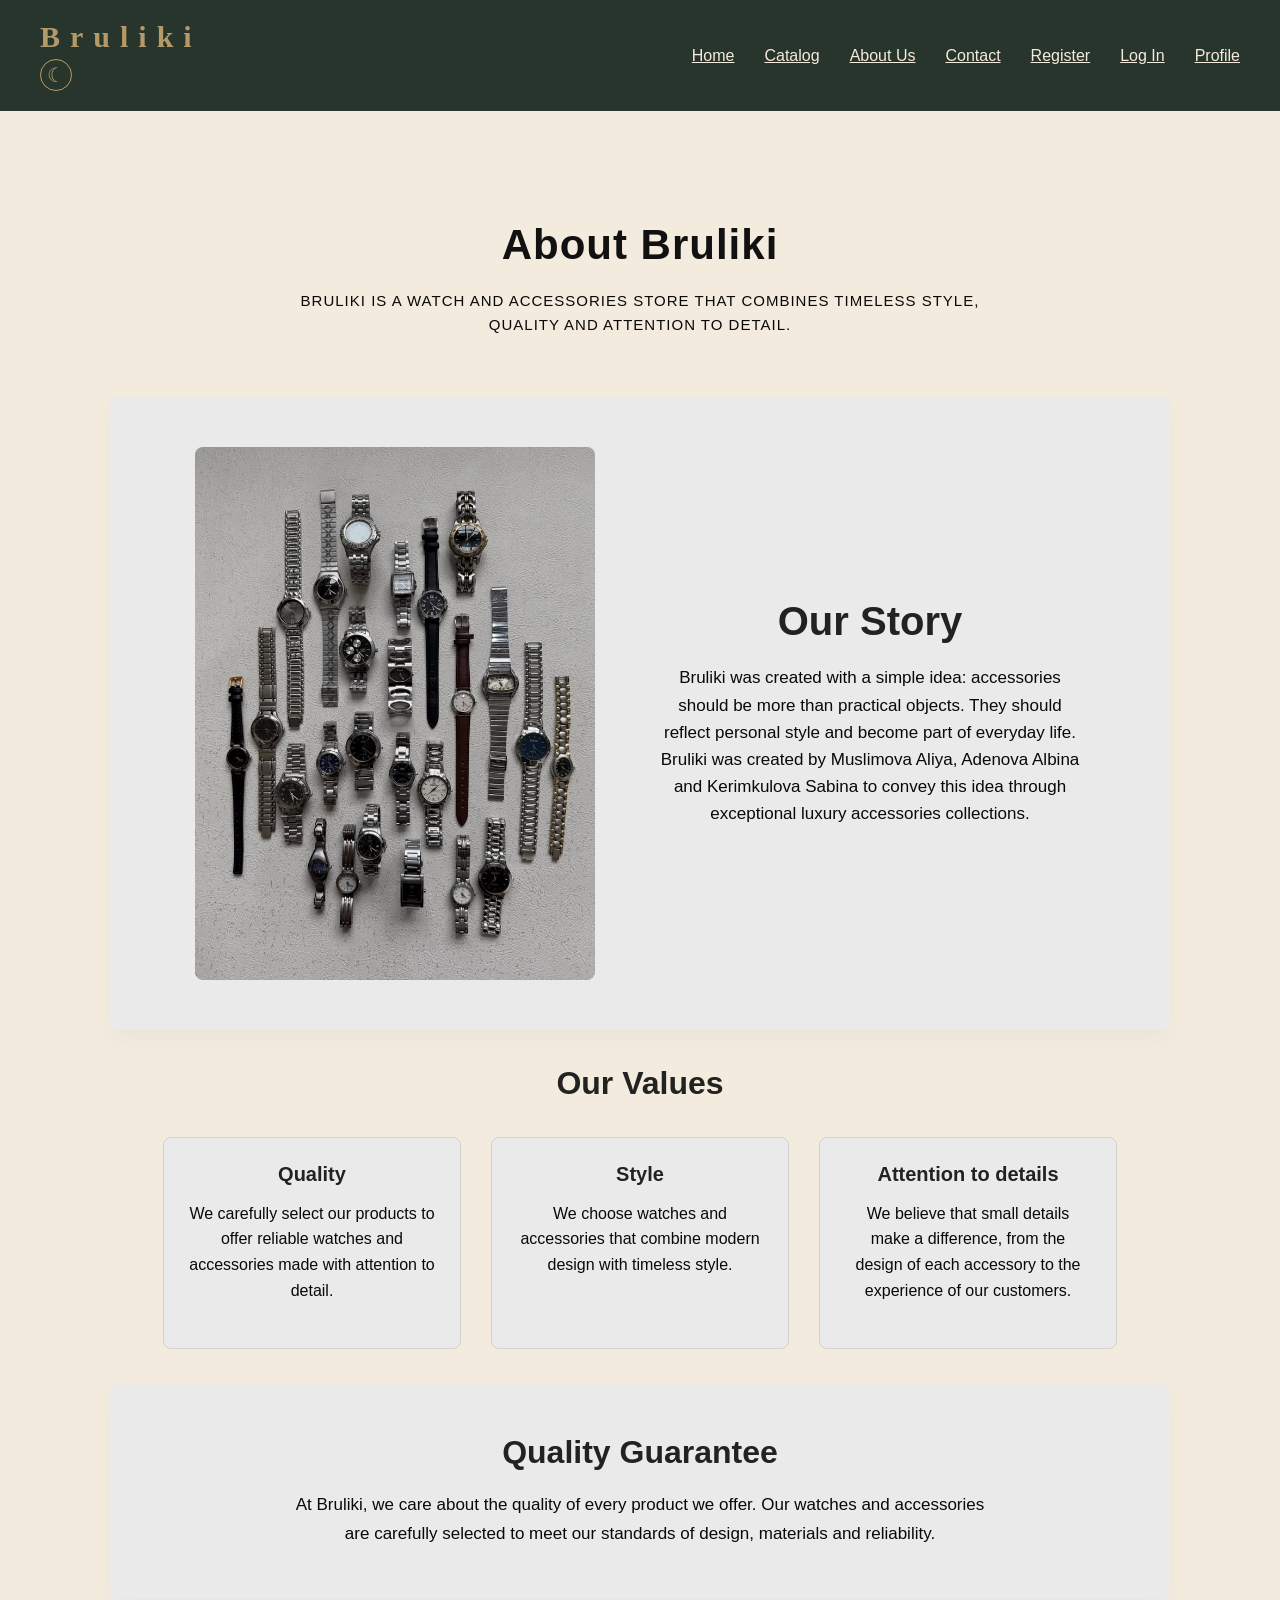
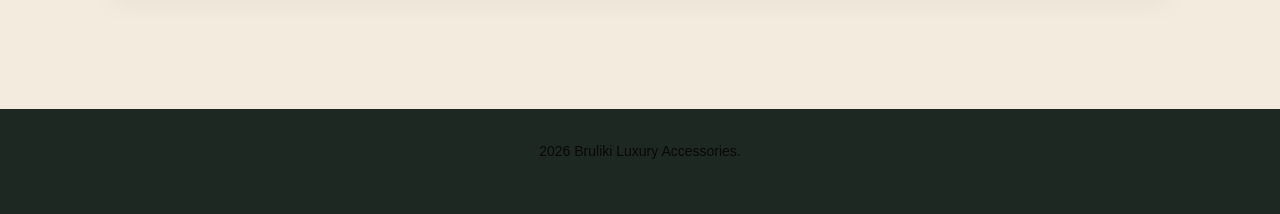
==== commit b92899ff: "Fix HTML structure and navigation links in about.html" ====
--- a/about.html
+++ b/about.html
@@ -29,10 +29,13 @@
     </div>
         <nav>
             <ul>
-              <li><a href="register.html">Register</a></li>
+                <li><a href="index.html">Home</a></li>
                 <li><a href="catalog.html">Catalog</a></li>
                 <li><a href="about.html" aria-current="page">About Us</a></li>
                 <li><a href="contact.html">Contact</a></li>
+                <li><a href="register.html">Register</a></li>
+                <li><a href="login.html">Log In</a></li>
+                <li><a href="profile.html">Profile</a></li>
             </ul>
         </nav>
     </header>
--- a/css/style.css
+++ b/css/style.css
@@ -815,116 +815,9 @@
     box-shadow: none;
 }
 
-body.dark-theme .assignment-feature.faq-panel .faq-question,
-body.dark-theme .assignment-feature.faq-panel .faq-question:hover {
-    background: #202720;
-    color: #F3EBDD;
-    border-color: #566157;
-}
-
-body.dark-theme .assignment-feature.faq-panel .faq-question:hover {
-    background: #3A473D;
-    border-color: #B39A68;
-}
-
-body.dark-theme .assignment-feature.faq-panel .faq-item p {
-    color: #F3EBDD;
-}
-
 .product-card[hidden],
 .assignment-feature [hidden] {
     display: none !important;
-}
-
-body.dark-theme {
-    background-color: #202720;
-    color: #F3EBDD;
-}
-
-body.dark-theme main,
-body.dark-theme main h1,
-body.dark-theme main h2,
-body.dark-theme main h3,
-body.dark-theme main p,
-body.dark-theme main label,
-body.dark-theme main li {
-    color: #F3EBDD;
-    font-family: inherit;
-}
-
-body.dark-theme .assignment-feature {
-    background-color: #303A32;
-    color: #F3EBDD;
-    border-color: #566157;
-}
-
-body.dark-theme .assignment-feature h2,
-body.dark-theme .faq-panel .faq-question {
-    color: #F3EBDD;
-    font-family: inherit;
-}
-
-body.dark-theme .assignment-feature input,
-body.dark-theme .assignment-feature select {
-    background-color: #202720;
-    color: #F3EBDD;
-    border-color: #68766B;
-    font-family: inherit;
-}
-
-body.dark-theme .assignment-feature input::placeholder {
-    color: #C5CBBF;
-    opacity: 1;
-}
-
-body.dark-theme .search-panel {
-    background-color: #28352D;
-    border-color: #566157;
-}
-
-body.dark-theme #favoriteList li {
-    background-color: #202720;
-    color: #F3EBDD;
-    border-color: #566157;
-}
-
-body.dark-theme .faq-panel,
-body.dark-theme .faq-panel .faq-item {
-    border-color: #566157;
-}
-
-body.dark-theme #searchCount,
-body.dark-theme #favoriteCount,
-body.dark-theme #welcomeMessage,
-body.dark-theme #noResults {
-    color: #F3EBDD;
-}
-
-body.dark-theme .card,
-body.dark-theme .product-card {
-    background-color: #303A32;
-    color: #F3EBDD;
-    border-color: #566157;
-}
-
-body.dark-theme .card h3,
-body.dark-theme .card p,
-body.dark-theme .card .price {
-    color: #F3EBDD;
-}
-
-body.dark-theme .assignment-feature button {
-    background-color: #B39A68;
-    color: #202720;
-    border-color: #B39A68;
-}
-
-body.dark-theme .assignment-feature button:hover {
-    background-color: #F3EBDD;
-    color: #202720;
-    border-color: #F3EBDD;
-}
-
 }
 
 @media (max-width: 600px) {
@@ -977,27 +870,6 @@
     cursor: pointer;
 }
 
-body.dark-theme .search-panel {
-    background: #303A32;
-    border-color: #566157;
-}
-
-body.dark-theme .search-panel h2,
-body.dark-theme .search-panel label,
-body.dark-theme .search-panel p {
-    color: #F3EBDD;
-}
-
-body.dark-theme .search-panel input {
-    background: #202720;
-    color: #F3EBDD;
-    border-color: #68766B;
-}
-
-body.dark-theme .search-panel input::placeholder {
-    color: #C5CBBF;
-}
-
 @media (max-width: 600px) {
     .search-panel,
     .welcome-panel {
@@ -1020,33 +892,11 @@
     font-size: 16px;
 }
 
-body.dark-theme .faq-panel .faq-item {
-    background: transparent;
-}
-
-body.dark-theme .faq-panel .faq-question {
-    background: #202720;
-    color: #F3EBDD;
-    border: 1px solid #566157;
-}
-
-body.dark-theme .faq-panel .faq-question:hover {
-    background: #3a473d;
-    color: #ffffff;
-}
-
 .faq-panel .faq-item p {
     padding: 8px 16px;
     line-height: 1.6;
 }
 
-body.dark-theme .faq-panel .faq-item p {
-    color: #F3EBDD;
-}
-
-/* ===== Bruliki Assignment 6 ===== */
-
-/* Logo and theme icon */
 .logo {
     display: flex;
     flex-direction: column;
@@ -1081,7 +931,7 @@
     background-color: rgba(185, 155, 98, 0.2);
 }
 
-/* Welcome block */
+
 .welcome-panel {
     max-width: 850px;
     margin: 35px auto;
@@ -1111,47 +961,305 @@
     color: #c0392b;
 }
 
-/* Dark theme */
+.favorite-success {
+    display: none;
+    margin-top: 15px;
+    padding: 12px;
+    color: #48361d;
+    background-color: #f5ead7;
+    border-left: 3px solid #b99b62;
+    border-radius: 5px;
+    text-align: center;
+}
+
+
+.story-section,
+.story-section h1,
+.story-section h2,
+.story-section h3,
+.story-section p,
+.value-card,
+.value-card h2,
+.value-card h3,
+.value-card p,
+.featured-section,
+.featured-section h1,
+.featured-section h2,
+.featured-section h3,
+.featured-section p,
+.form-section,
+.form-section h1,
+.form-section h2,
+.form-section h3,
+.form-section p,
+.form-section label,
+.contact-form,
+.contact-form label,
+.contact-form h1,
+.contact-form h2,
+.contact-form p {
+    color: #174735;
+}
+
+
+.card,
+.card h1,
+.card h2,
+.card h3,
+.card p,
+.card label,
+.welcome-panel,
+.welcome-panel h1,
+.welcome-panel h2,
+.welcome-panel p,
+.favorites-panel,
+.favorites-panel h2,
+.favorites-panel p,
+.faq-panel,
+.faq-panel h2,
+.faq-panel p {
+    color: #174735;
+}
+
+
 body.dark-theme {
-    background-color: #24211e;
-    color: #f5eee3;
+    background-color: #24211E;
+    color: #F3E6C5;
 }
 
 body.dark-theme header,
 body.dark-theme footer {
-    background-color: #302b26;
-    color: #f5eee3;
-}
-
-body.dark-theme .card,
+    background-color: #302B26;
+    color: #F3E6C5;
+}
+
+body.dark-theme header a,
+body.dark-theme footer a,
+body.dark-theme .theme-toggle {
+    color: #F3E6C5;
+}
+
+body.dark-theme .about-intro,
+body.dark-theme .why-bruliki,
+body.dark-theme .section-heading,
+body.dark-theme .hero-content,
+body.dark-theme .hero-label,
+body.dark-theme .section-label,
+body.dark-theme .hero-text,
+body.dark-theme .search-panel {
+    color: #F3E6C5;
+}
+
+body.dark-theme .about-intro h1,
+body.dark-theme .about-intro p,
+body.dark-theme .why-bruliki h2,
+body.dark-theme .why-bruliki h3,
+body.dark-theme .why-bruliki p,
+body.dark-theme .hero-content h1,
+body.dark-theme .hero-content h2,
+body.dark-theme .hero-content h3,
+body.dark-theme .hero-content p,
+body.dark-theme .hero-label,
+body.dark-theme .hero-text,
+body.dark-theme .section-heading,
+body.dark-theme .section-label,
+body.dark-theme .search-panel h1,
+body.dark-theme .search-panel h2,
+body.dark-theme .search-panel h3,
+body.dark-theme .search-panel p,
+body.dark-theme .search-panel label,
+body.dark-theme #searchCount,
+body.dark-theme #noResults,
+body.dark-theme #favoriteCount,
+body.dark-theme #welcomeMessage {
+    color: #F3E6C5 !important;
+}
+
+body.dark-theme .our-story,
+body.dark-theme .our-values,
+body.dark-theme .our-values .value,
+body.dark-theme .quality-guarantee,
+body.dark-theme .featured,
+body.dark-theme .featured-card,
+body.dark-theme .featured-image,
+body.dark-theme .home-cta,
+body.dark-theme .form-section,
+body.dark-theme .faq-section,
+body.dark-theme .faq-item,
 body.dark-theme .welcome-panel,
 body.dark-theme .favorites-panel,
 body.dark-theme .faq-panel,
-body.dark-theme .form-section,
-body.dark-theme .faq-section {
-    background-color: #38312b;
-    color: #f5eee3;
-}
-
-body.dark-theme .search-panel {
-    background-color: #40372e;
-    color: #f5eee3;
-}
+body.dark-theme .card,
+body.dark-theme .product-card {
+    background-color: #FFFFFF;
+    color: #174735 !important;
+    border-color: #E4E0D8;
+}
+
+body.dark-theme .our-story *,
+body.dark-theme .our-values *,
+body.dark-theme .quality-guarantee *,
+body.dark-theme .featured *,
+body.dark-theme .home-cta *,
+body.dark-theme .form-section *,
+body.dark-theme .faq-section *,
+body.dark-theme .faq-item *,
+body.dark-theme .welcome-panel *,
+body.dark-theme .favorites-panel *,
+body.dark-theme .faq-panel *,
+body.dark-theme .card *,
+body.dark-theme .product-card * {
+    color: #174735 !important;
+}
+
+body.dark-theme .contact-main {
+    background-color: #FFFFFF;
+    color: #174735 !important;
+    border-radius: 8px;
+}
+
+body.dark-theme .contact-main h1,
+body.dark-theme .contact-main h2,
+body.dark-theme .contact-main h3,
+body.dark-theme .contact-main p,
+body.dark-theme .contact-main label,
+body.dark-theme .contact-main .contact-subtitle,
+body.dark-theme .contact-main .form-group label,
+body.dark-theme .contact-main .form-section,
+body.dark-theme .contact-main .contact-form {
+    color: #174735 !important;
+}
+
+body.dark-theme .contact-main form,
+body.dark-theme .contact-main .form-section,
+body.dark-theme .contact-main .contact-form {
+    background-color: #FFFFFF;
+    border-color: #E4E0D8;
+}
+
 
 body.dark-theme input,
 body.dark-theme select,
-body.dark-theme textarea {
-    background-color: #302b26;
-    color: #ffffff;
-    border-color: #80715e;
-}
-
-body.dark-theme a {
-    color: inherit;
+body.dark-theme textarea,
+body.dark-theme .contact-main input,
+body.dark-theme .contact-main select,
+body.dark-theme .contact-main textarea {
+    background-color: #302B26 !important;
+    color: #F3E6C5 !important;
+    border-color: #B39A68 !important;
+}
+
+body.dark-theme input::placeholder,
+body.dark-theme textarea::placeholder {
+    color: #D8CBAA !important;
+    opacity: 1;
+}
+
+
+body.dark-theme .contact-main input,
+body.dark-theme .contact-main textarea {
+    caret-color: #F3E6C5;
+}
+
+body.dark-theme .home-cta,
+body.dark-theme .home-cta h2,
+body.dark-theme .home-cta p,
+body.dark-theme .home-cta .section-label {
+    background-color: #FFFFFF;
+    color: #174735 !important;
+}
+
+
+body.dark-theme .search-panel {
+    background-color: #302B26;
+    border-color: #665B49;
+}
+
+body.dark-theme #favoriteList li {
+    background-color: #F3EBDD;
+    color: #174735 !important;
+    border-color: #E4DCCD;
+}
+
+body.dark-theme .faq-panel .faq-question,
+body.dark-theme .assignment-feature.faq-panel .faq-question,
+body.dark-theme .assignment-feature.faq-panel .faq-question:hover {
+    background-color: #FFFFFF;
+    color: #174735 !important;
+    border-color: #D8D0C3;
+}
+
+body.dark-theme .assignment-feature button,
+body.dark-theme .btn,
+body.dark-theme .contact-main button {
+    background-color: #B39A68;
+    color: #174735 !important;
+    border-color: #B39A68;
+}
+
+body.dark-theme .assignment-feature button:hover,
+body.dark-theme .btn:hover,
+body.dark-theme .contact-main button:hover {
+    background-color: #D6C39B;
+    color: #174735 !important;
+    border-color: #D6C39B;
 }
 
 body.dark-theme .theme-toggle {
-    border-color: #d6bd8b;
-    color: #f5eee3;
-}
-
+    border-color: #D6BD8B;
+    color: #F3E6C5;
+}
+
+
+body.dark-theme .favorite-success {
+    color: #174735 !important;
+    background-color: #F3EBDD;
+    border-left-color: #B39A68;
+}
+
+body.dark-theme .hero {
+    background-color: #FFFFFF;
+}
+
+body.dark-theme .hero .hero-label,
+body.dark-theme .hero .hero-text,
+body.dark-theme .hero h1 {
+    color: #174735 !important;
+}
+
+body.dark-theme .hero h1 span {
+    color: #772B2B !important;
+}
+
+body.dark-theme .benefit,
+body.dark-theme .benefit h3,
+body.dark-theme .benefit p {
+    background-color: #FFFFFF;
+    color: #174735 !important;
+}
+
+body.dark-theme .benefit-number {
+    color: #772B2B !important;
+}
+
+body.dark-theme .featured,
+body.dark-theme .featured-card,
+body.dark-theme .featured-info {
+    background-color: #FFFFFF;
+    color: #174735 !important;
+}
+
+body.dark-theme .featured h2,
+body.dark-theme .featured h3,
+body.dark-theme .featured p,
+body.dark-theme .featured .section-label,
+body.dark-theme .featured .view-link,
+body.dark-theme .featured .featured-price {
+    color: #174735 !important;
+}
+body.dark-theme .catalog-heading,
+body.dark-theme .catalog-heading h1,
+body.dark-theme .catalog-heading p,
+body.dark-theme .catalog-subtitle {
+    color: #F3E6C5 !important;
+}
